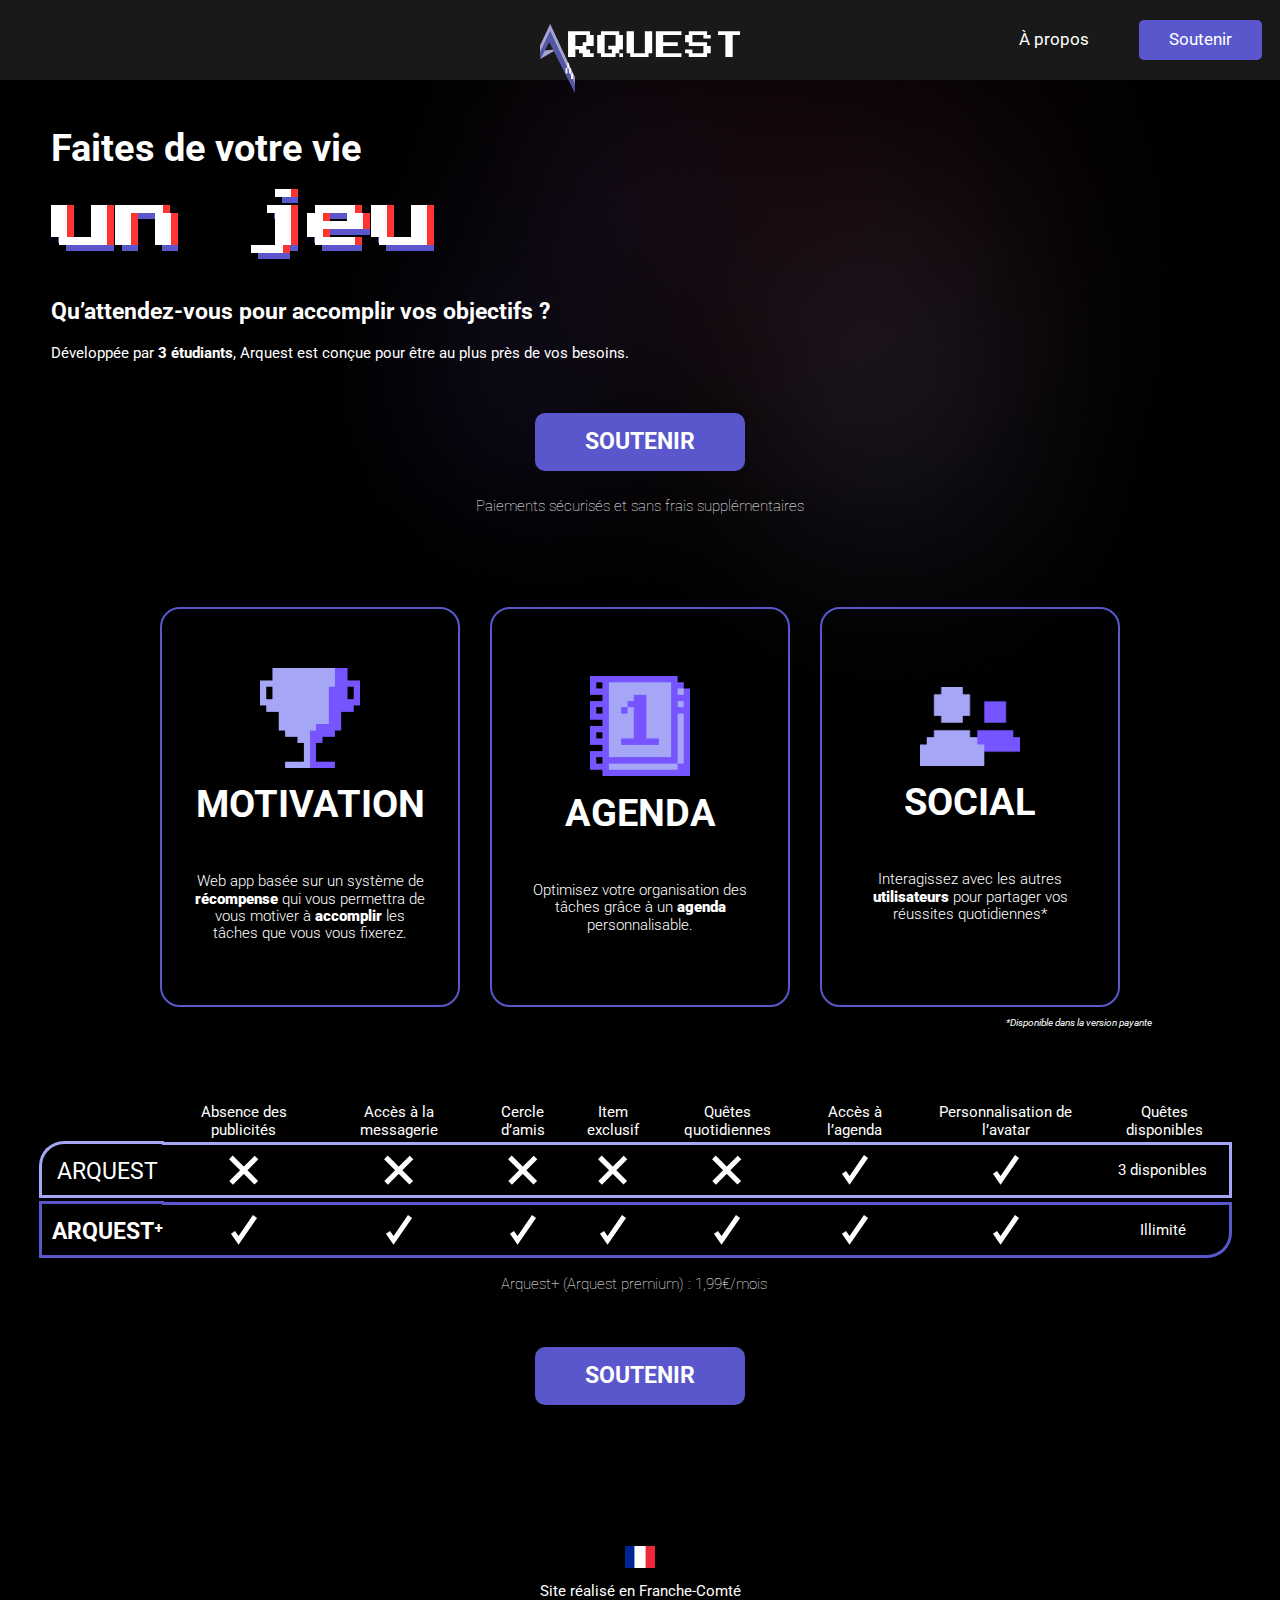
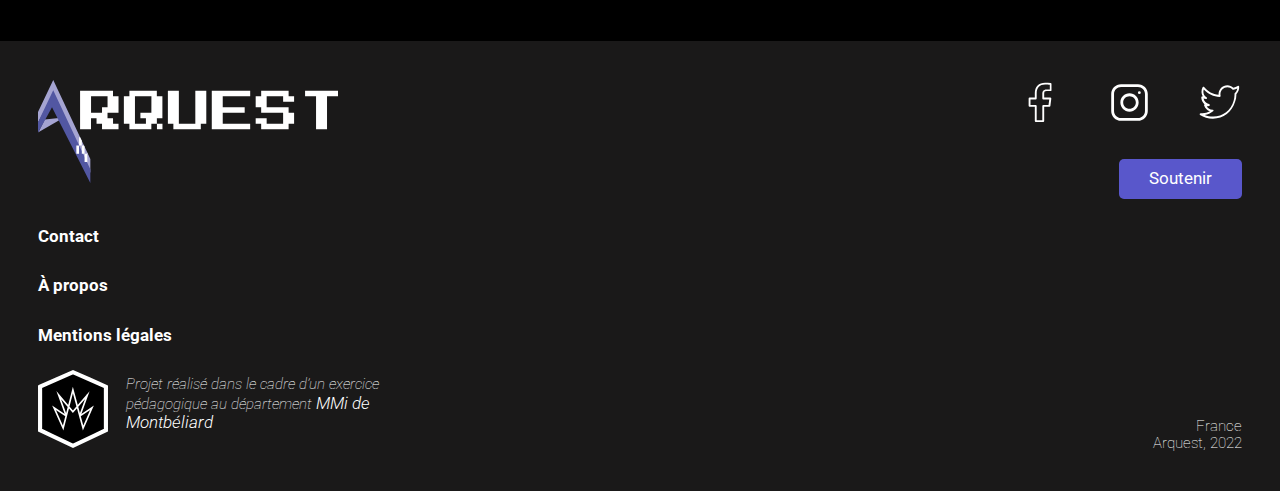
==== index.html @ 8fc8044a "page soutenir" ====
<!DOCTYPE html>
<html lang="fr">
<head>
    <link rel='stylesheet' href='src/css/style.css'>
    <meta charset="UTF-8">
    <meta http-equiv="X-UA-Compatible" content="IE=edge">
    <meta name="viewport" content="width=device-width, initial-scale=1.0">
    <title>Arquest | Accueil</title>
</head>
<body class="body__homepage">
    <header class="header">

        <div class="header__start">
            <label id="compte_a_rebours"></label>
                <script type="text/javascript">
                    var Affiche=document.getElementById("compte_a_rebours");
                    function Rebour() {
                    var date1 = new Date();
                    var date2 = new Date ("Jun 15, 2022 00:00:00");
                    var sec = (date2 - date1) / 1000;
                    var n = 24 * 3600;
                    if (sec > 0) {
                    j = Math.floor (sec / n);
                    h = Math.floor ((sec - (j * n)) / 3600);
                    mn = Math.floor ((sec - ((j * n + h * 3600))) / 60);
                    sec = Math.floor (sec - ((j * n + h * 3600 + mn * 60)));
                    Affiche.innerHTML = "" + j +":"+ h +":"+ mn +":"+ sec;
                    window.status = "Temps restant : " + j +" j "+ h +" h "+ mn +" min "+ sec + " s ";
                    }
                    tRebour=setTimeout ("Rebour();", 1000);
                    }
                    Rebour();
                </script>
        </div>

        <div class="header__mid">
            <a href="/"><img src="assets/logo/arquest_full.svg" alt="Arquest logo" class="header__logo"></a>
            <a href="/"><img src="assets/logo/arquest_simple.svg" alt="Arquest logo" class="header__logo-mobile"></a>
        </div>


        <div class="header__end">
            <div class="header__link-div header__link-mobile">
                <a href="apropos.html" class="header__link layout__link">À propos</a>
            </div>

            <div class="header__link-div">
                <a href="soutenir.html" class="layout__link layout__link-button">Soutenir</a>
            </div>
        </div>

    </header>

    <main>
        <div class="header__start-tab">
            <label id="compte_a_rebours2"></label>
                <script type="text/javascript">
                    var Affiche=document.getElementById("compte_a_rebours2");
                    function Rebour() {
                    var date1 = new Date();
                    var date2 = new Date ("Jun 15, 2022 00:00:00");
                    var sec = (date2 - date1) / 1000;
                    var n = 24 * 3600;
                    if (sec > 0) {
                    j = Math.floor (sec / n);
                    h = Math.floor ((sec - (j * n)) / 3600);
                    mn = Math.floor ((sec - ((j * n + h * 3600))) / 60);
                    sec = Math.floor (sec - ((j * n + h * 3600 + mn * 60)));
                    Affiche.innerHTML = "" + j +":"+ h +":"+ mn +":"+ sec;
                    window.status = "Temps restant : " + j +" j "+ h +" h "+ mn +" min "+ sec + " s ";
                    }
                    tRebour=setTimeout ("Rebour();", 1000);
                    }
                    Rebour();
                </script>
        </div>

        <div class="hero">
            <div class="hero__grid">
                <div class="hero__start">
                    <h1 class="hero__heading1">
                        Faites de votre vie
                    </h1>
                    <h1 class="hero__heading2">
                        un jeu
                    </h1>

                    
                    <img src="assets/img/circles_decorations.png" alt="Cercles décoratifs" class="circles_decorations__hero">
                    <h3 class="hero__heading3">Qu’attendez-vous pour accomplir vos objectifs ? 
                    </h3>
                    <p class="hero__text">Développée par <strong>3 étudiants</strong>, Arquest est conçue pour être au plus près de vos besoins.</p >
                </div>

                <div class="hero__end">
                    <img src="assets/img/rocket.png" alt="Fusée" class="hero__rocket">
                </div>
            </div>


            <div class="header__start-mobile">
                <label id="compte_a_rebours3"></label>
                    <script type="text/javascript">
                        var Affiche=document.getElementById("compte_a_rebours3");
                        function Rebour() {
                        var date1 = new Date();
                        var date2 = new Date ("Jun 15, 2022 00:00:00");
                        var sec = (date2 - date1) / 1000;
                        var n = 24 * 3600;
                        if (sec > 0) {
                        j = Math.floor (sec / n);
                        h = Math.floor ((sec - (j * n)) / 3600);
                        mn = Math.floor ((sec - ((j * n + h * 3600))) / 60);
                        sec = Math.floor (sec - ((j * n + h * 3600 + mn * 60)));
                        Affiche.innerHTML = "" + j +":"+ h +":"+ mn +":"+ sec;
                        window.status = "Temps restant : " + j +" j "+ h +" h "+ mn +" min "+ sec + " s ";
                        }
                        tRebour=setTimeout ("Rebour();", 1000);
                        }
                        Rebour();
                    </script>
            </div>


            <div class="soutenir__button-div">
                <a href="soutenir.html" class="soutenir__button">Soutenir</a>
            </div>
            
            <p class="hero__note">Paiements sécurisés et sans frais supplémentaires</p>
        </div>

        <div class="main_function--main-div">
            <div class="main_function-div">
                <img src="assets/img/trophy.png" alt="Trophée" class="main_function__image">
                <div class="main_function__description-div">
                <h2 class="main_function__heading">Motivation</h2>
                <p class="main_function__text">Web app basée sur un système de <strong>récompense</strong> qui vous permettra de vous motiver à <strong>accomplir</strong> les tâches que vous vous fixerez.</p>
                </div>
            </div>
            <div class="main_function-div">
                <img src="assets/img/agenda.png" alt="Algenda" class="main_function__image">
                <div class="main_function__description-div">
                <h2 class="main_function__heading">Agenda</h2>
                <p class="main_function__text">Optimisez votre organisation des tâches grâce à un <strong>agenda</strong> personnalisable.</p>
                </div>
            </div>
            <div class="main_function-div main_function-div-mobile">
                <img src="assets/img/social.png" alt="Social" class="main_function__image">
                <div class="main_function__description-div">               
                <h2 class="main_function__heading">Social</h2>
                <p class="main_function__text">Interagissez avec les autres <strong>utilisateurs</strong> pour partager vos réussites quotidiennes*</p>
                </div>
            </div>
        </div>
        
        <div class="main_function__ast-div">
            <p class="main_function__ast">*Disponible dans la version payante</p>
        </div>

        <video src="" alt=""></video>

        <div class="tarif-div">
            <table class="tarif__tableau">
                <thead>
                  <tr class="tarif__row1">
                    <th scope="col" class="tarif__row__heading"></th>
                    <th scope="col" class="tarif__row__heading">Absence des publicités</th>
                    <th scope="col" class="tarif__row__heading">Accès à la messagerie</th>
                    <th scope="col" class="tarif__row__heading">Cercle d’amis</th>
                    <th scope="col" class="tarif__row__heading">Item exclusif</th>
                    <th scope="col" class="tarif__row__heading">Quêtes quotidiennes</th>
                    <th scope="col" class="tarif__row__heading">Accès à l’agenda</th>
                    <th scope="col" class="tarif__row__heading">Personnalisation de l’avatar</th>
                    <th scope="col" class="tarif__row__heading">Quêtes disponibles</th>
                  </tr>
                </thead>
                <tbody>
                  <tr class="tarif__row2">
                    <th scope="row" class="tarif__row__name2"><strong>Arquest</strong></th>
                    <td><code>
                        <div class="table-style-2"><img src="assets/logo/croix.svg" alt="Non disponible" class="tarif__symbol"></div></code></td>
                    <td><code>
                        <div class="table-style-2"><img src="assets/logo/croix.svg" alt="Non disponible" class="tarif__symbol"></div></code></td>
                    <td><code>
                        <div class="table-style-2"><img src="assets/logo/croix.svg" alt="Non disponible" class="tarif__symbol"></div></code></td>
                    <td><code>
                        <div class="table-style-2"><img src="assets/logo/croix.svg" alt="Non disponible" class="tarif__symbol"></div></code></td>
                    <td><code>
                        <div class="table-style-2"><img src="assets/logo/croix.svg" alt="Non disponible" class="tarif__symbol"></div></code></td>
                    <td><code>
                        <div class="table-style-2"><img src="assets/logo/coche.svg" alt="Disponible" class="tarif__symbol"></div></code></td>
                    <td><code>
                        <div class="table-style-2"><img src="assets/logo/coche.svg" alt="Disponible" class="tarif__symbol"></div></code></td>
                    <td><code>
                        <div class="table-end table-end2">3 disponibles</div></code></td>
                  </tr>
                  <tr class="tarif__row3">
                    <th scope="row" class="tarif__row__name3"><strong>Arquest⁺</strong></th>
                    <td><code>
                        <div class="table-style-3"><img src="assets/logo/coche.svg" alt="Disponible" class="tarif__symbol"></div></code></td>
                    <td><code>
                        <div class="table-style-3"><img src="assets/logo/coche.svg" alt="Disponible" class="tarif__symbol"></div></code></td>
                    <td><code>
                        <div class="table-style-3"><img src="assets/logo/coche.svg" alt="Disponible" class="tarif__symbol"></div></code></td>
                    <td><code>
                        <div class="table-style-3"><img src="assets/logo/coche.svg" alt="Disponible" class="tarif__symbol"></div></code></td>
                    <td><code>
                        <div class="table-style-3"><img src="assets/logo/coche.svg" alt="Disponible" class="tarif__symbol"></div></code></td>
                    <td><code>
                        <div class="table-style-3"><img src="assets/logo/coche.svg" alt="Disponible" class="tarif__symbol"></div></code></td>
                    <td><code>
                        <div class="table-style-3"><img src="assets/logo/coche.svg" alt="Disponible" class="tarif__symbol"></div></code></td>
                    <td><code>
                        <div class="table-end table-end3">Illimité</div></code></td>
                  </tr>
                </tbody>
              </table>

              <div class="tarif__mobile">

                  <div class="tarif__mobile__column1">
                    <div class="tarif__mobile__headings-div">
                    </div>
                    <div class="tarif__mobile__headings-div">
                        <p class="tarif__mobile__headings">Absence des publicités</p>
                    </div>
                    <div class="tarif__mobile__headings-div">
                        <p class="tarif__mobile__headings">Accès à la messagerie</p>
                    </div>
                    <div class="tarif__mobile__headings-div">
                        <p class="tarif__mobile__headings">Cercle d’amis</p>
                    </div>
                    <div class="tarif__mobile__headings-div">
                        <p class="tarif__mobile__headings">Item exclusif</p>
                    </div>
                    <div class="tarif__mobile__headings-div">
                        <p class="tarif__mobile__headings">Accès à l’agenda</p>
                    </div>
                    <div class="tarif__mobile__headings-div">
                        <p class="tarif__mobile__headings">Personnalisation de l’avatar</p>
                    </div>
                    <div class="tarif__mobile__headings-div">
                        <p class="tarif__mobile__headings">Quêtes disponibles</p>
                    </div>
                  </div>

                  <div class="tarif__mobile__column2">
                      <div class="table__mobile__heading2"><img src="assets/logo/arquest_simple.svg" src="Arquest" class="tarif__arquest-logo"></div>
                      <div class="table__mobile__style2 tarif-start2"><img src="assets/logo/croix.svg" alt="Non disponible" class="tarif__symbol"></div>
                      <div class="table__mobile__style2"><img src="assets/logo/croix.svg" alt="Non disponible" class="tarif__symbol"></div>
                      <div class="table__mobile__style2"><img src="assets/logo/croix.svg" alt="Non disponible" class="tarif__symbol"></div>
                      <div class="table__mobile__style2"><img src="assets/logo/croix.svg" alt="Non disponible" class="tarif__symbol"></div>
                      <div class="table__mobile__style2"><img src="assets/logo/coche.svg" alt="Disponible" class="tarif__symbol"></div>
                      <div class="table__mobile__style2"><img src="assets/logo/coche.svg" alt="Disponible" class="tarif__symbol"></div>
                      <div class="tarif-end table__mobile__end2">3 disponibles</div>
                  </div>
                  
                  <div class="tarif__mobile__column3">
                    <div class="table__mobile__heading3"><img src="assets/logo/arquest_simple.svg" src="Arquest" class="tarif__arquest-logo"><p class="tarif__arquest-logo-plus">+</p></div>
                    <div class="table__mobile__style3 tarif-start3"><img src="assets/logo/coche.svg" alt="Disponible" class="tarif__symbol"></div>
                    <div class="table__mobile__style3"><img src="assets/logo/coche.svg" alt="Disponible" class="tarif__symbol"></div>
                    <div class="table__mobile__style3"><img src="assets/logo/coche.svg" alt="Disponible" class="tarif__symbol"></div>
                    <div class="table__mobile__style3"><img src="assets/logo/coche.svg" alt="Disponible" class="tarif__symbol"></div>
                    <div class="table__mobile__style3"><img src="assets/logo/coche.svg" alt="Disponible" class="tarif__symbol"></div>
                    <div class="table__mobile__style3"><img src="assets/logo/coche.svg" alt="Disponible" class="tarif__symbol"></div>
                    <div class="tarif-end table__mobile__end3">Illimité</div>
                  </div>
              </div>




              <div class="tarif__ast">
                <p>Arquest+ (Arquest premium) : 1,99€/mois</p>
              </div>

        </div>

        <div class="soutenir__button-div">
            <a href="soutenir.html" class="soutenir__button">Soutenir</a>
        </div>

        <div class="franche_comte-div">
            <img src="assets/img/french-flag.png" alt="Drapeau français" class="franche_comte__img">
            <h3 class="franche_comte__line">Site réalisé en Franche-Comté</h3>
        </div>
    </main>


    <footer>
        <div class="footer__top">
            <div class="footer__top-start">
                <img src="assets/logo/arquest_full.svg" alt="Logo Arquest" class="footer__top__img">
            </div>

            <div class="footer__top-end">
                <ul class="listUnstyled footer__socialmedia">
                    <li><a href="https://www.facebook.com/"><img src="assets/logo/facebook.svg" alt="Facebook d'Arquest" class="footer__socialmedia__link"></a></li>
                    <li><a href="https://www.instagram.com/"><img src="assets/logo/instagram.svg" alt="Instagram d'Arquest" class="footer__socialmedia__link"></a></li>
                    <li><a href="https://twitter.com/"><img src="assets/logo/twitter.svg" alt="Twitter d'Arquest" class="footer__socialmedia__link"></a></li>
                </ul>
                <!--bouton layout (header & footer) : soutenir-->
                <div class="footer__top__layout-link-div">
                    <a href="soutenir.html" class="layout__link layout__link-button">Soutenir</a>
                </div>

            </div>
        </div>

        <div class="footer__mid">
            <div class="footer__mid__link-div">
            <h3><a href="contact.html" class="layout__link footer__mid__link">Contact</a></h3>
            <h3><a href="apropos.html" class="layout__link footer__mid__link">À propos</a></h3>
            <h3><a href="mentions.html" class="layout__link footer__mid__link">Mentions légales</a></h3>
            </div>
        </div>

        <div class="footer__bottom">
            <div class="footer__bottom__mention-div">
                <a href="http://mmimontbeliard.com/" class="footer__mmi-link">
                    <img src="assets/logo/mmi_logo.svg" alt="Logo du département MMI de Montbéliard" class="layout__link-img">
                </a>
                <p class="footer__bottom__mention-line">
                    Projet réalisé dans le 
                    cadre d’un exercice pédagogique au 
                    département <a href="http://mmimontbeliard.com/" class="footer__mmi-link layout__link">MMi de Montbéliard
                </a></p>
            </div> 
                

            <div class="footer__bottom__copyright-div">
                <p class="footer__bottom__copyright">France</p>
                <p class="footer__bottom__copyright">Arquest, 2022</p>
            </div>
        </div>

    </footer>
</body>
</html>
---- src/css/style.css ----
/* Vendors */
@import url(vendors/normalize.css);

/*utils*/
@import url(utils/variables.css);

/*fonts*/
@import url('https://fonts.googleapis.com/css2?family=Press+Start+2P&display=swap');
@import url('https://fonts.googleapis.com/css2?family=Roboto:ital,wght@0,100;0,300;0,400;0,500;0,700;0,900;1,100;1,300;1,400;1,500;1,700;1,900&display=swap');

/*base*/
@import url(base/main.css);
@import url(base/media.css);

/*layout*/
@import url(layout/header.css);
@import url(layout/footer.css);
@import url(layout/homepage.css);
@import url(layout/support.css);


/*components*/
@import url(components/button.css);
@import url(components/animations.css);
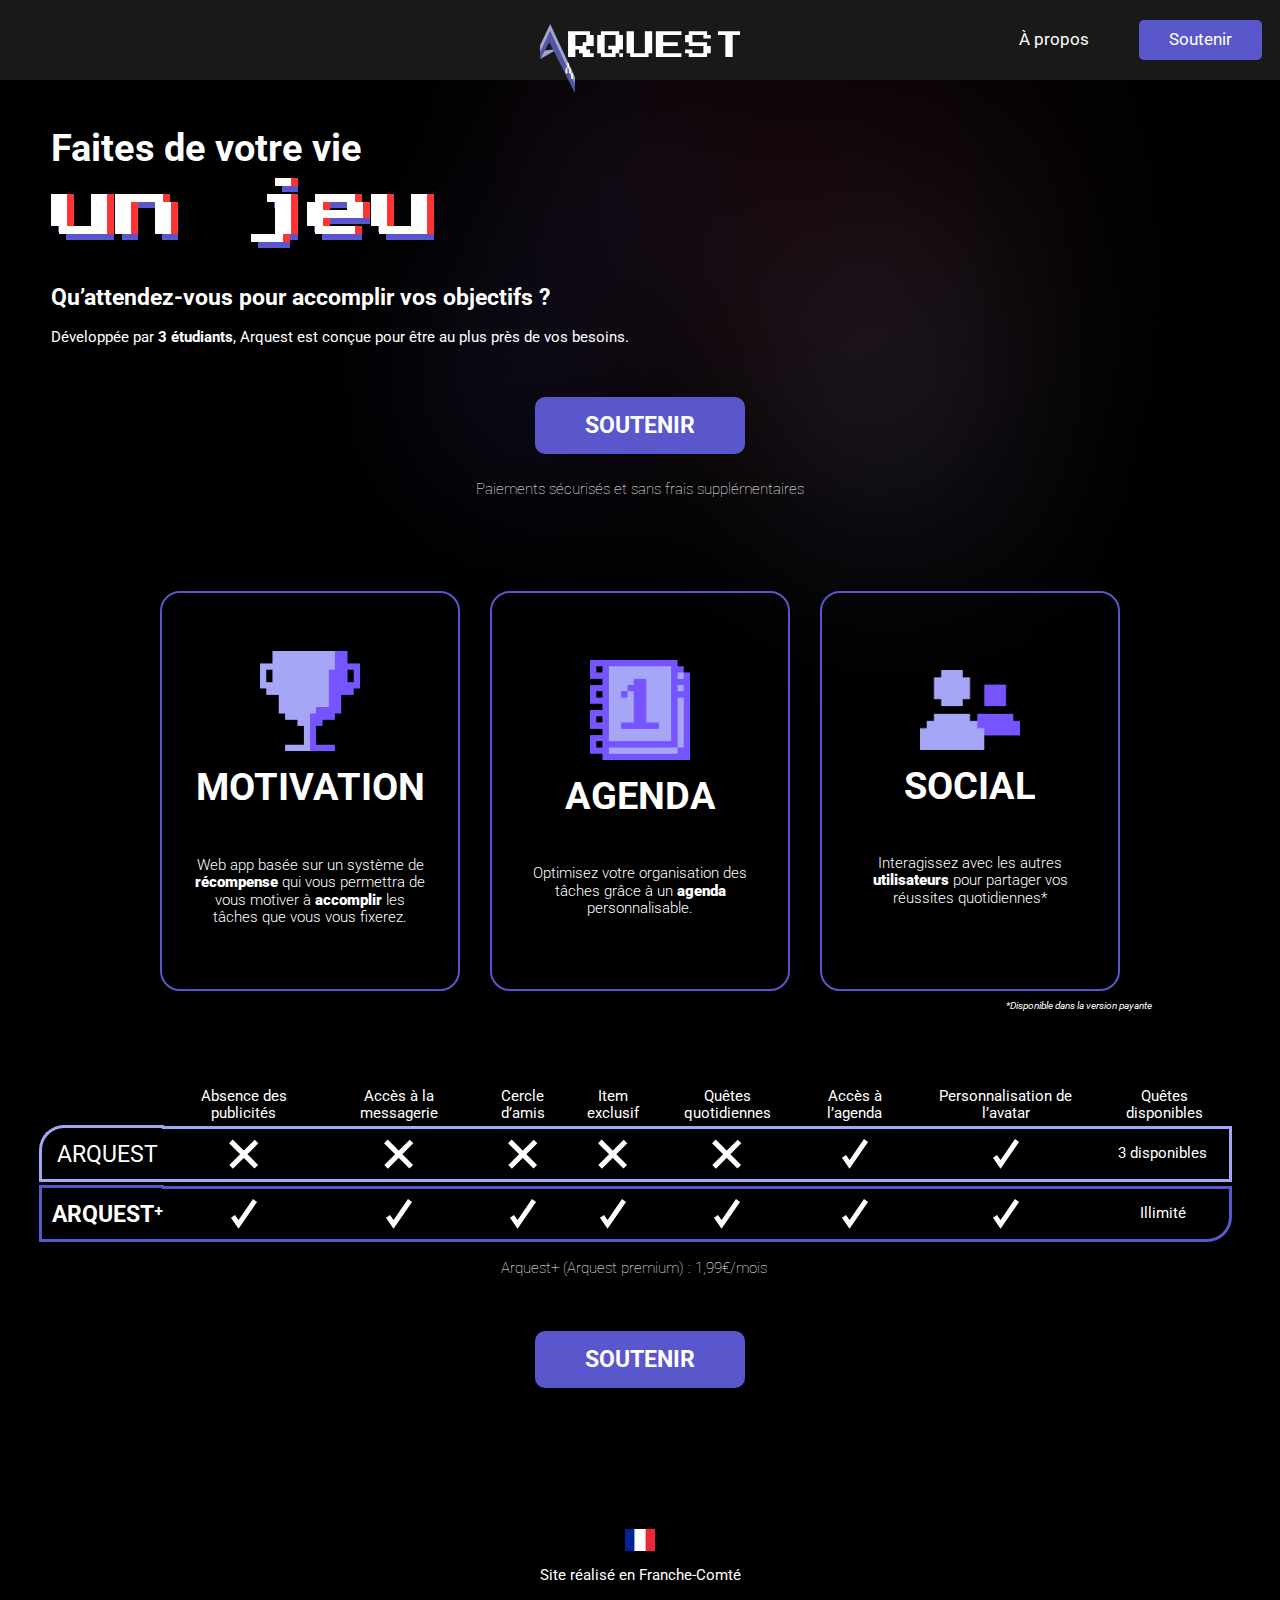
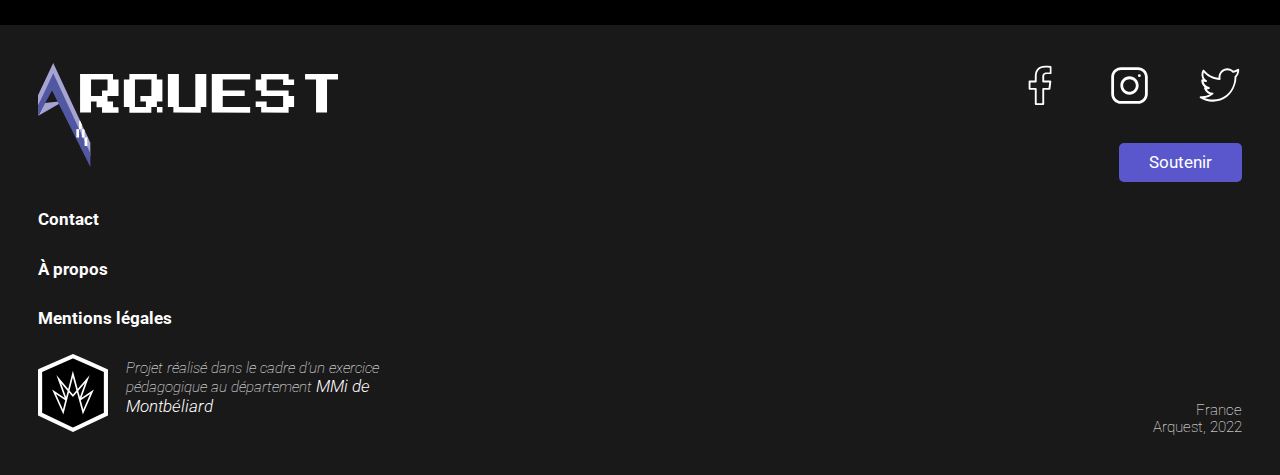
==== commit 497f6703: "modifications support + décompte header" ====
--- a/index.html
+++ b/index.html
@@ -52,29 +52,6 @@
     </header>
 
     <main>
-        <div class="header__start-tab">
-            <label id="compte_a_rebours2"></label>
-                <script type="text/javascript">
-                    var Affiche=document.getElementById("compte_a_rebours2");
-                    function Rebour() {
-                    var date1 = new Date();
-                    var date2 = new Date ("Jun 15, 2022 00:00:00");
-                    var sec = (date2 - date1) / 1000;
-                    var n = 24 * 3600;
-                    if (sec > 0) {
-                    j = Math.floor (sec / n);
-                    h = Math.floor ((sec - (j * n)) / 3600);
-                    mn = Math.floor ((sec - ((j * n + h * 3600))) / 60);
-                    sec = Math.floor (sec - ((j * n + h * 3600 + mn * 60)));
-                    Affiche.innerHTML = "" + j +":"+ h +":"+ mn +":"+ sec;
-                    window.status = "Temps restant : " + j +" j "+ h +" h "+ mn +" min "+ sec + " s ";
-                    }
-                    tRebour=setTimeout ("Rebour();", 1000);
-                    }
-                    Rebour();
-                </script>
-        </div>
-
         <div class="hero">
             <div class="hero__grid">
                 <div class="hero__start">
@@ -84,41 +61,12 @@
                     <h1 class="hero__heading2">
                         un jeu
                     </h1>
-
                     
                     <img src="assets/img/circles_decorations.png" alt="Cercles décoratifs" class="circles_decorations__hero">
                     <h3 class="hero__heading3">Qu’attendez-vous pour accomplir vos objectifs ? 
                     </h3>
                     <p class="hero__text">Développée par <strong>3 étudiants</strong>, Arquest est conçue pour être au plus près de vos besoins.</p >
                 </div>
-
-                <div class="hero__end">
-                    <img src="assets/img/rocket.png" alt="Fusée" class="hero__rocket">
-                </div>
-            </div>
-
-
-            <div class="header__start-mobile">
-                <label id="compte_a_rebours3"></label>
-                    <script type="text/javascript">
-                        var Affiche=document.getElementById("compte_a_rebours3");
-                        function Rebour() {
-                        var date1 = new Date();
-                        var date2 = new Date ("Jun 15, 2022 00:00:00");
-                        var sec = (date2 - date1) / 1000;
-                        var n = 24 * 3600;
-                        if (sec > 0) {
-                        j = Math.floor (sec / n);
-                        h = Math.floor ((sec - (j * n)) / 3600);
-                        mn = Math.floor ((sec - ((j * n + h * 3600))) / 60);
-                        sec = Math.floor (sec - ((j * n + h * 3600 + mn * 60)));
-                        Affiche.innerHTML = "" + j +":"+ h +":"+ mn +":"+ sec;
-                        window.status = "Temps restant : " + j +" j "+ h +" h "+ mn +" min "+ sec + " s ";
-                        }
-                        tRebour=setTimeout ("Rebour();", 1000);
-                        }
-                        Rebour();
-                    </script>
             </div>
 
 
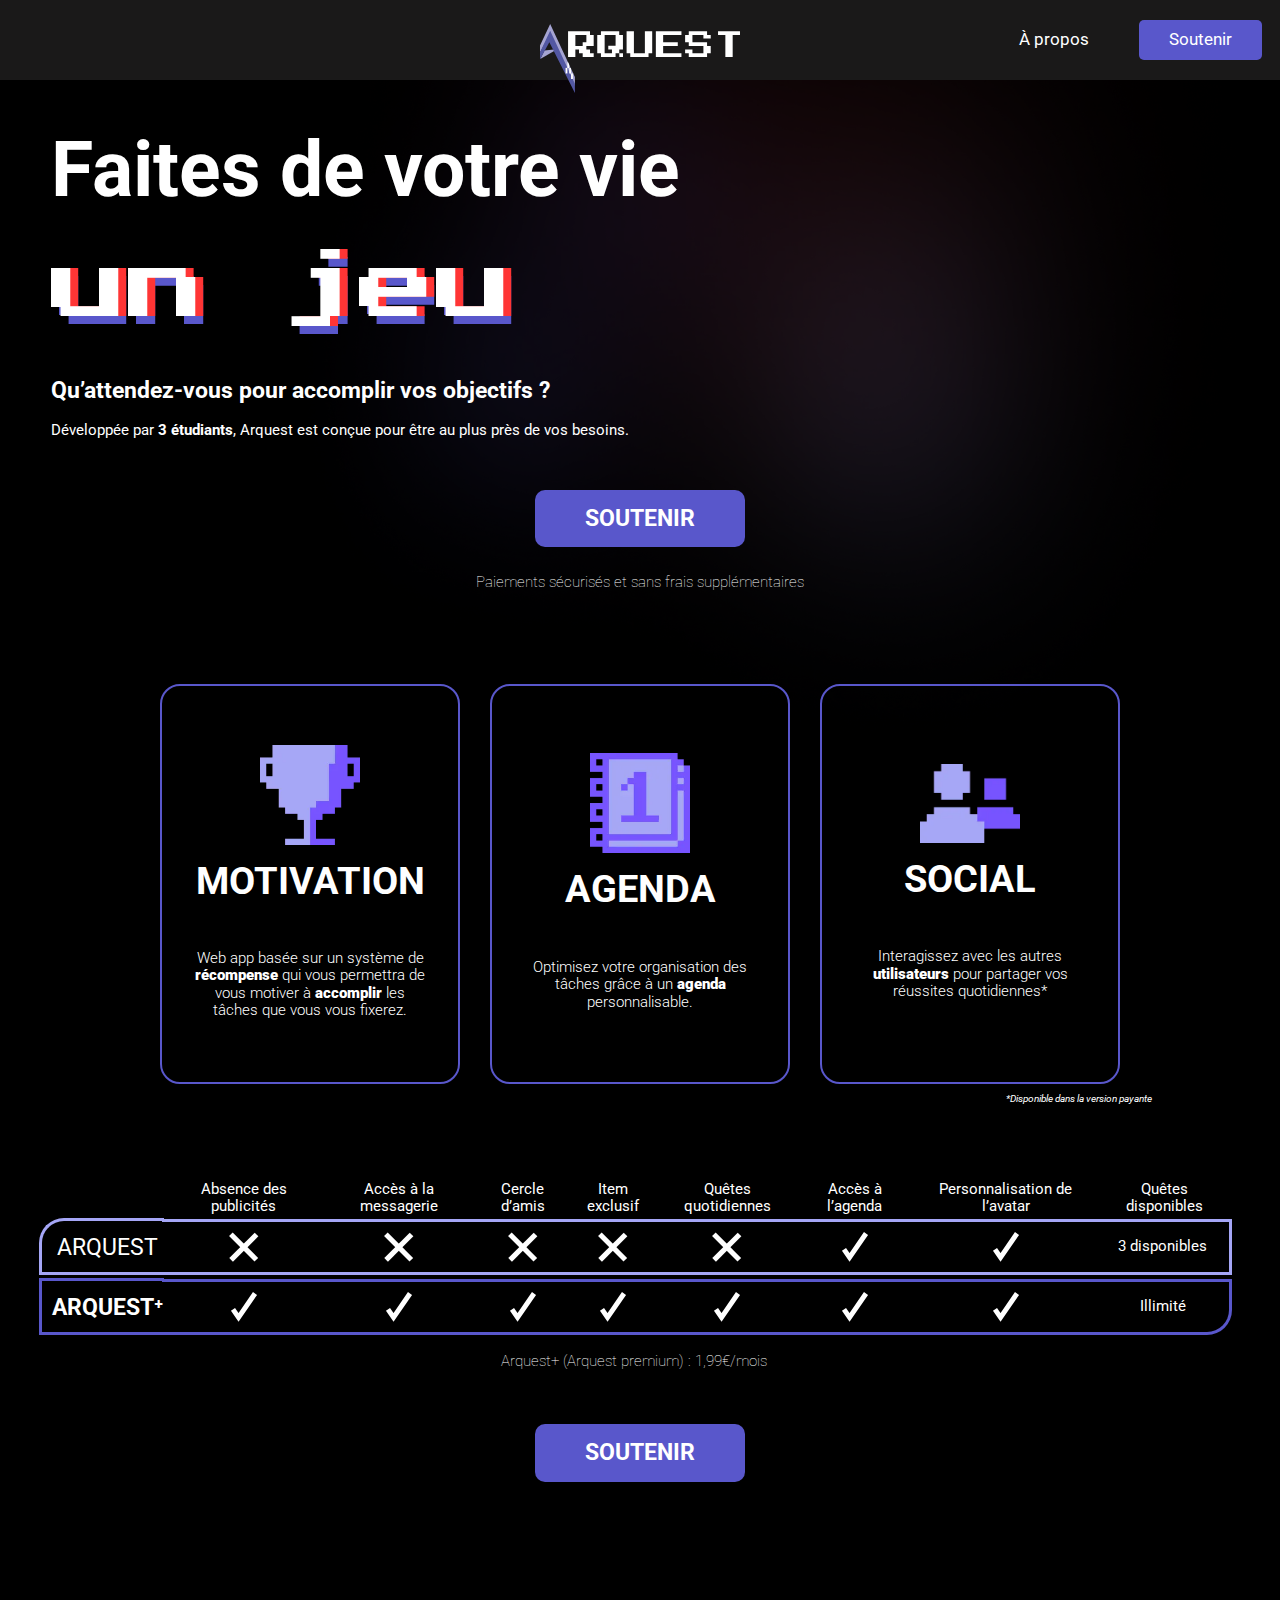
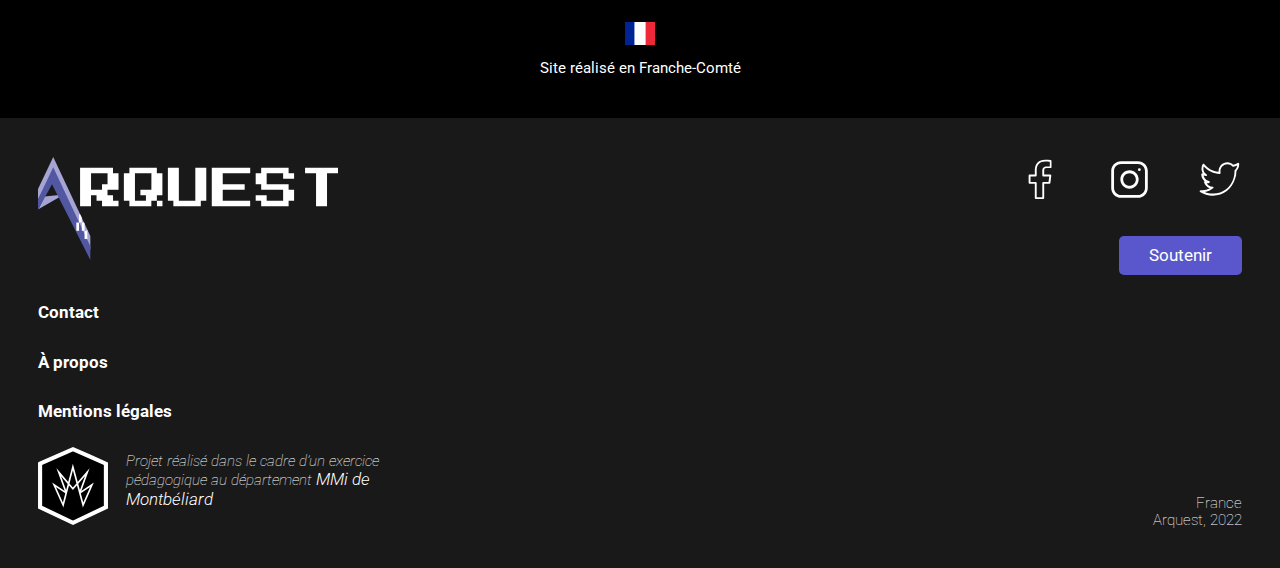
==== commit b4adfc9d: "images en webp" ====
--- a/index.html
+++ b/index.html
@@ -62,7 +62,7 @@
                         un jeu
                     </h1>
                     
-                    <img src="assets/img/circles_decorations.png" alt="Cercles décoratifs" class="circles_decorations__hero">
+                    <img src="assets/img/circles_decoration.webp" alt="Cercles décoratifs" class="circles_decorations__hero">
                     <h3 class="hero__heading3">Qu’attendez-vous pour accomplir vos objectifs ? 
                     </h3>
                     <p class="hero__text">Développée par <strong>3 étudiants</strong>, Arquest est conçue pour être au plus près de vos besoins.</p >
@@ -79,21 +79,21 @@
 
         <div class="main_function--main-div">
             <div class="main_function-div">
-                <img src="assets/img/trophy.png" alt="Trophée" class="main_function__image">
+                <img src="assets/img/trophy.webp" alt="Trophée" class="main_function__image">
                 <div class="main_function__description-div">
                 <h2 class="main_function__heading">Motivation</h2>
                 <p class="main_function__text">Web app basée sur un système de <strong>récompense</strong> qui vous permettra de vous motiver à <strong>accomplir</strong> les tâches que vous vous fixerez.</p>
                 </div>
             </div>
             <div class="main_function-div">
-                <img src="assets/img/agenda.png" alt="Algenda" class="main_function__image">
+                <img src="assets/img/agenda.webp" alt="Algenda" class="main_function__image">
                 <div class="main_function__description-div">
                 <h2 class="main_function__heading">Agenda</h2>
                 <p class="main_function__text">Optimisez votre organisation des tâches grâce à un <strong>agenda</strong> personnalisable.</p>
                 </div>
             </div>
             <div class="main_function-div main_function-div-mobile">
-                <img src="assets/img/social.png" alt="Social" class="main_function__image">
+                <img src="assets/img/social.webp" alt="Social" class="main_function__image">
                 <div class="main_function__description-div">               
                 <h2 class="main_function__heading">Social</h2>
                 <p class="main_function__text">Interagissez avec les autres <strong>utilisateurs</strong> pour partager vos réussites quotidiennes*</p>
--- a/src/css/style.css
+++ b/src/css/style.css
@@ -21,4 +21,5 @@
 
 /*components*/
 @import url(components/button.css);
-@import url(components/animations.css);+@import url(components/animations.css);
+@import url(components/form.css);
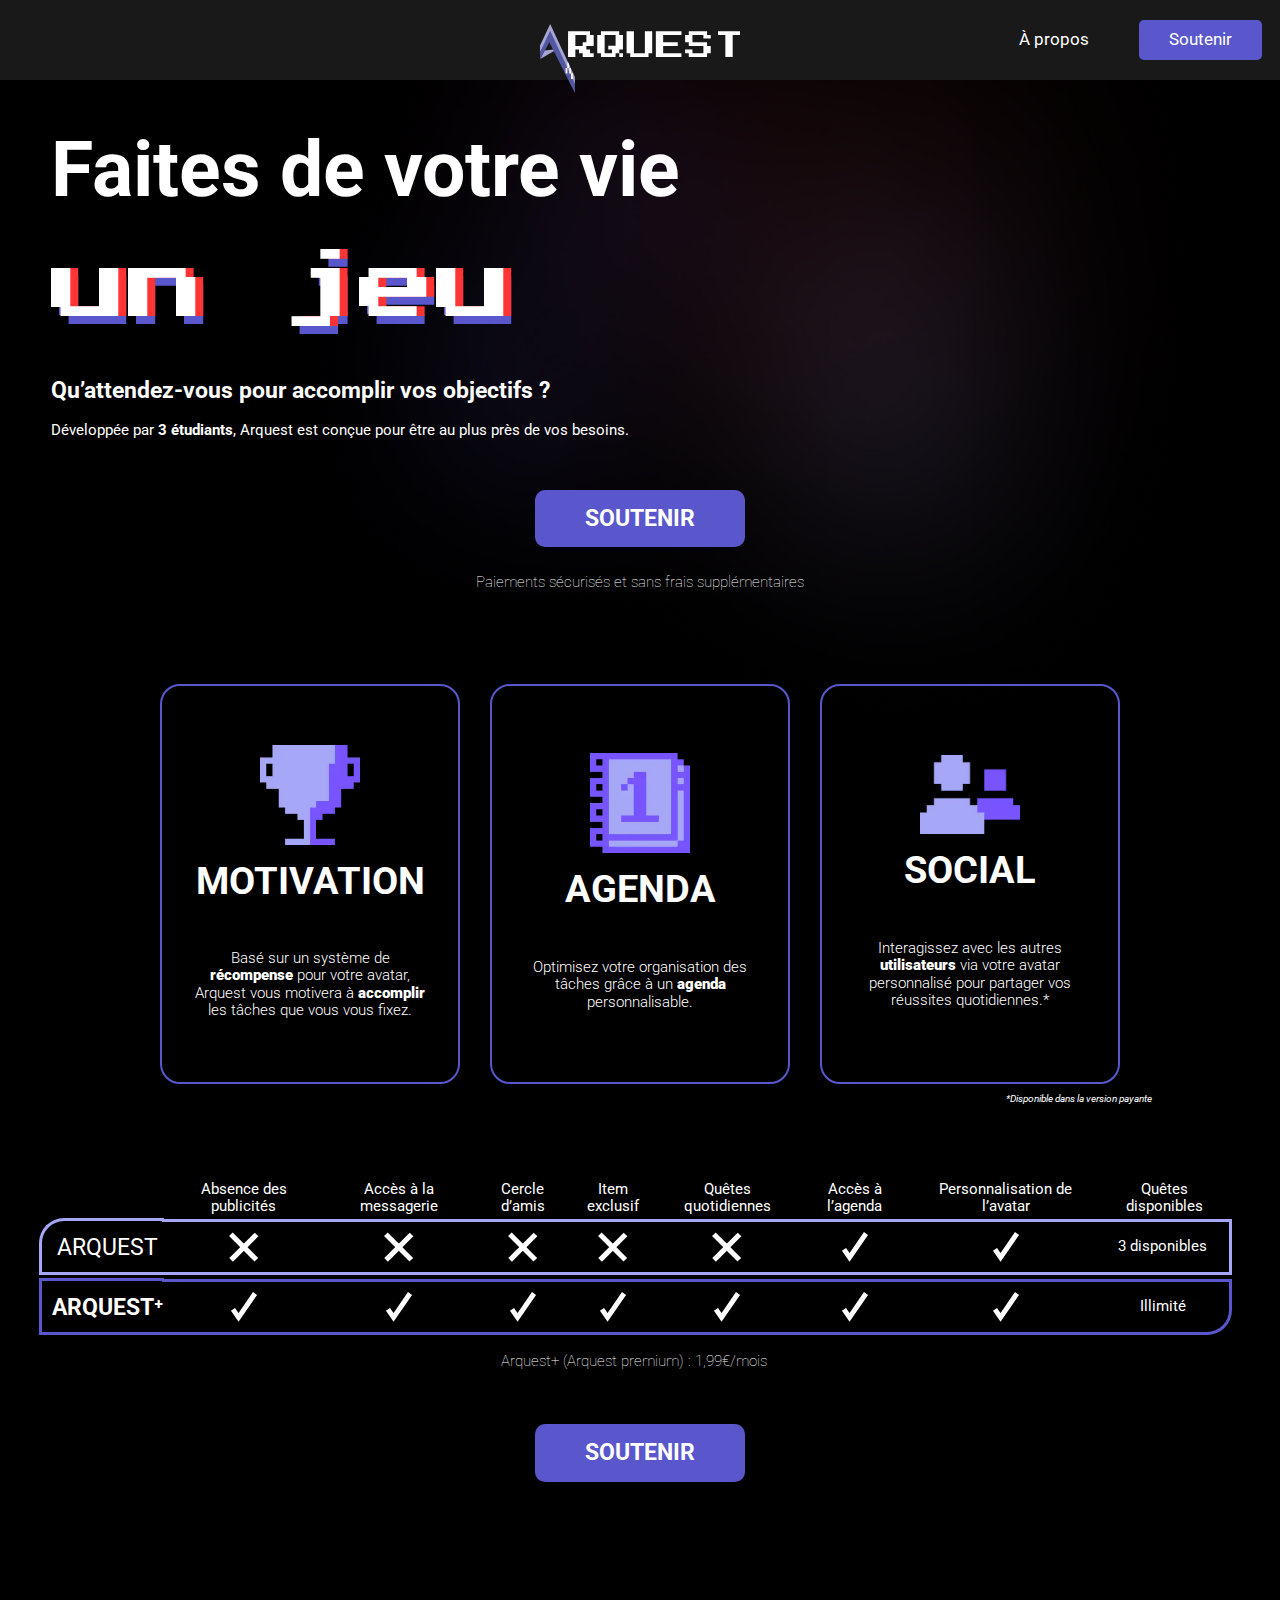
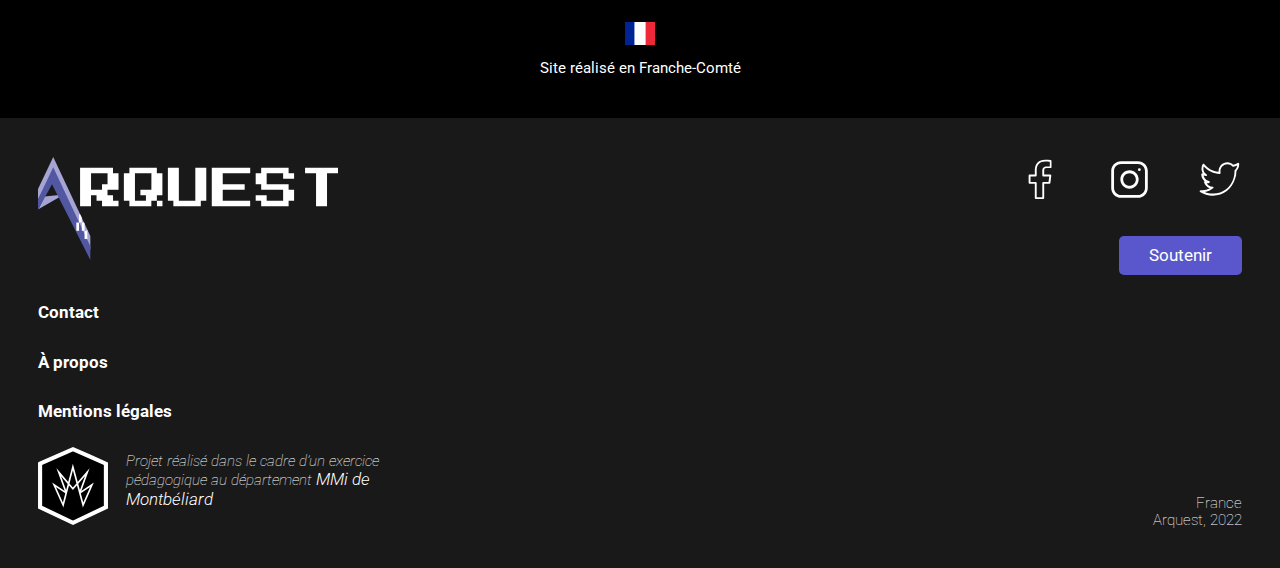
==== commit 6afcbfa0: "support modifications formulaire" ====
--- a/index.html
+++ b/index.html
@@ -82,7 +82,7 @@
                 <img src="assets/img/trophy.webp" alt="Trophée" class="main_function__image">
                 <div class="main_function__description-div">
                 <h2 class="main_function__heading">Motivation</h2>
-                <p class="main_function__text">Web app basée sur un système de <strong>récompense</strong> qui vous permettra de vous motiver à <strong>accomplir</strong> les tâches que vous vous fixerez.</p>
+                <p class="main_function__text">Basé sur un système de <strong>récompense</strong> pour votre avatar, Arquest vous motivera à <strong>accomplir</strong> les tâches que vous vous fixez.</p>
                 </div>
             </div>
             <div class="main_function-div">
@@ -96,7 +96,7 @@
                 <img src="assets/img/social.webp" alt="Social" class="main_function__image">
                 <div class="main_function__description-div">               
                 <h2 class="main_function__heading">Social</h2>
-                <p class="main_function__text">Interagissez avec les autres <strong>utilisateurs</strong> pour partager vos réussites quotidiennes*</p>
+                <p class="main_function__text">Interagissez avec les autres <strong>utilisateurs</strong> via votre avatar personnalisé pour partager vos réussites quotidiennes.*</p>
                 </div>
             </div>
         </div>
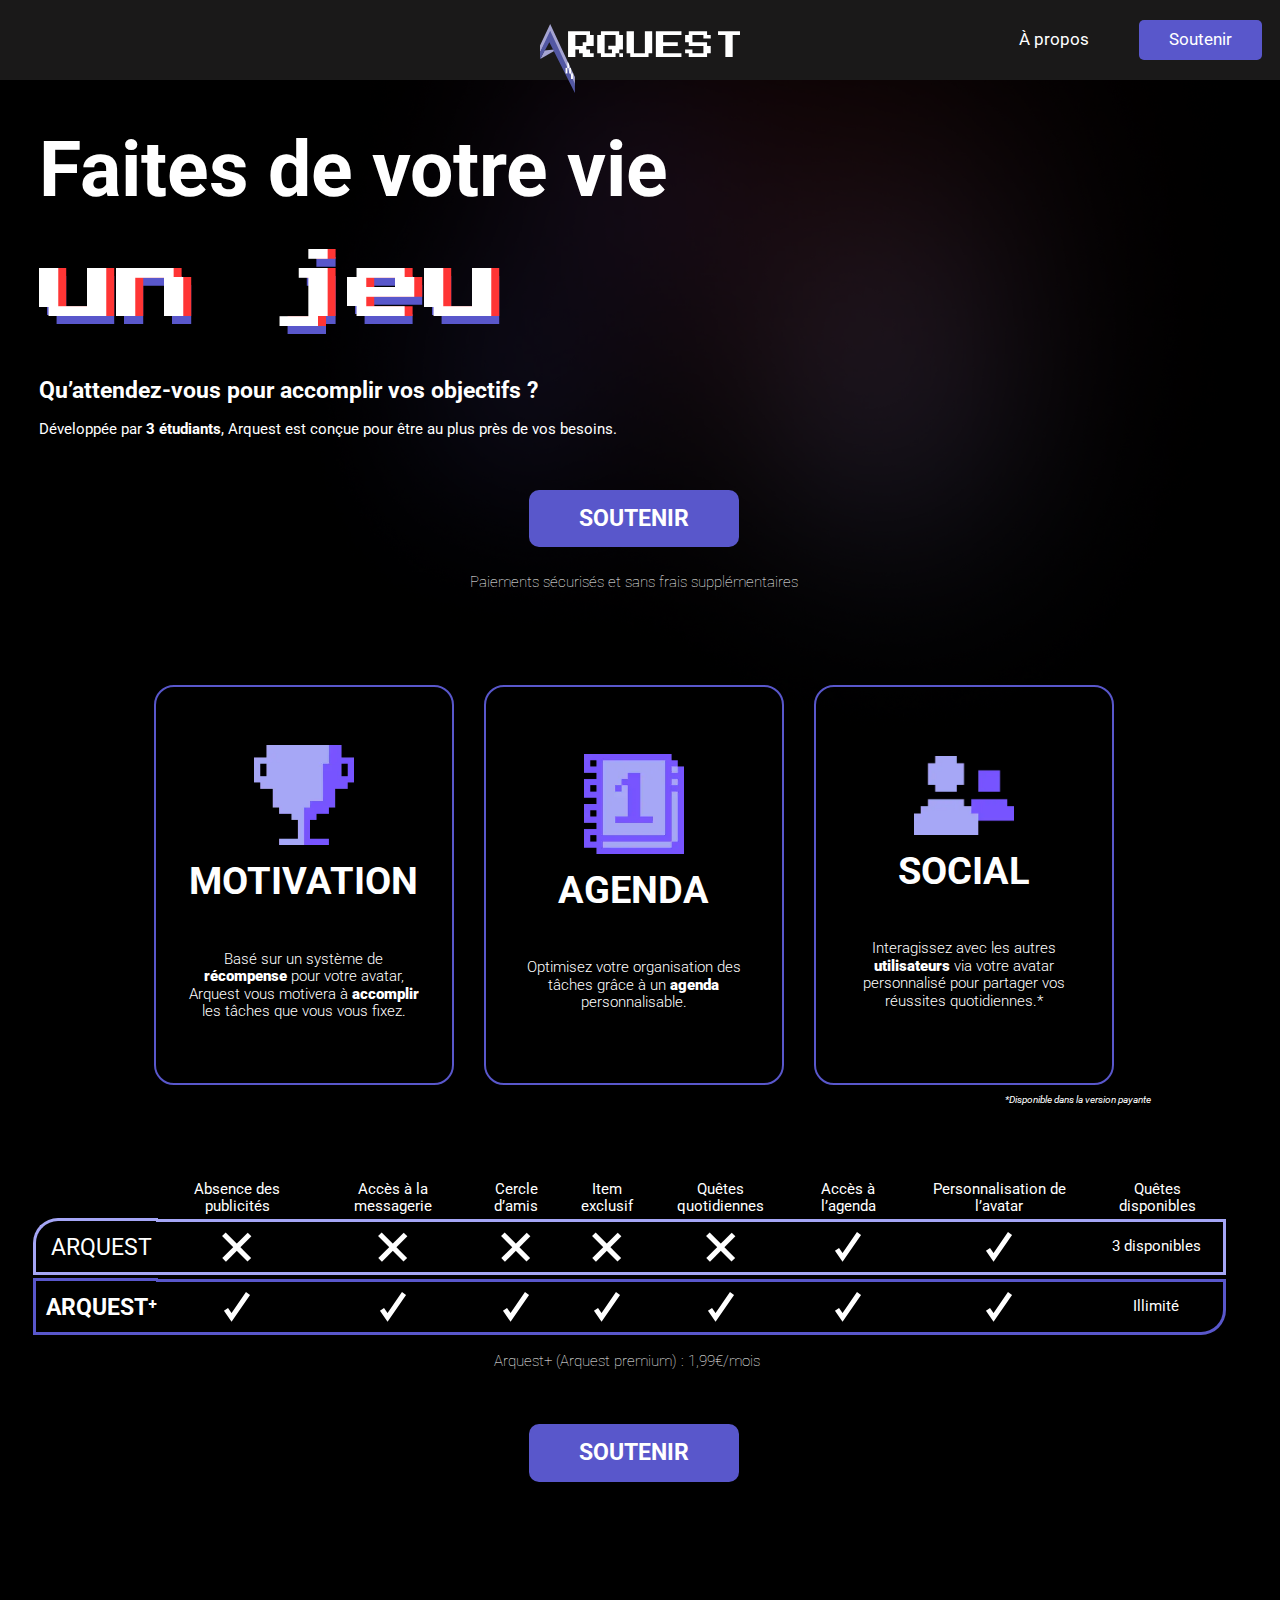
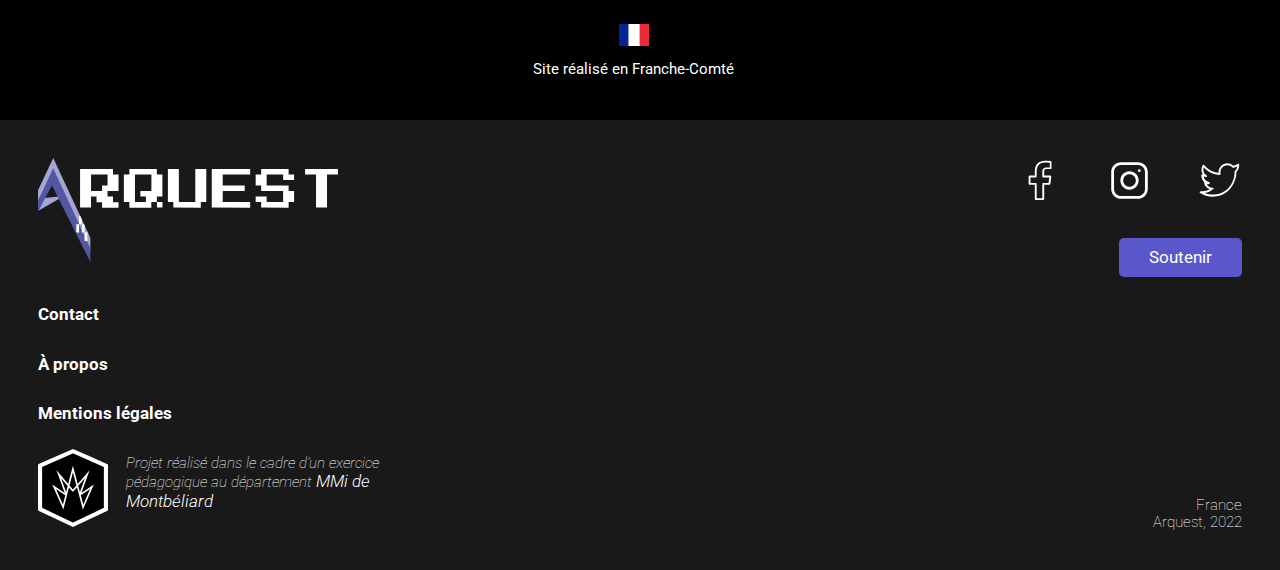
==== commit 0b7aa49d: "page contact finie" ====
--- a/index.html
+++ b/index.html
@@ -51,7 +51,7 @@
 
     </header>
 
-    <main>
+    <main class="homepage__margin">
         <div class="hero">
             <div class="hero__grid">
                 <div class="hero__start">
--- a/src/css/style.css
+++ b/src/css/style.css
@@ -17,6 +17,9 @@
 @import url(layout/footer.css);
 @import url(layout/homepage.css);
 @import url(layout/support.css);
+@import url(layout/about.css);
+@import url(layout/contact.css);
+@import url(layout/otherpages.css);
 
 
 /*components*/
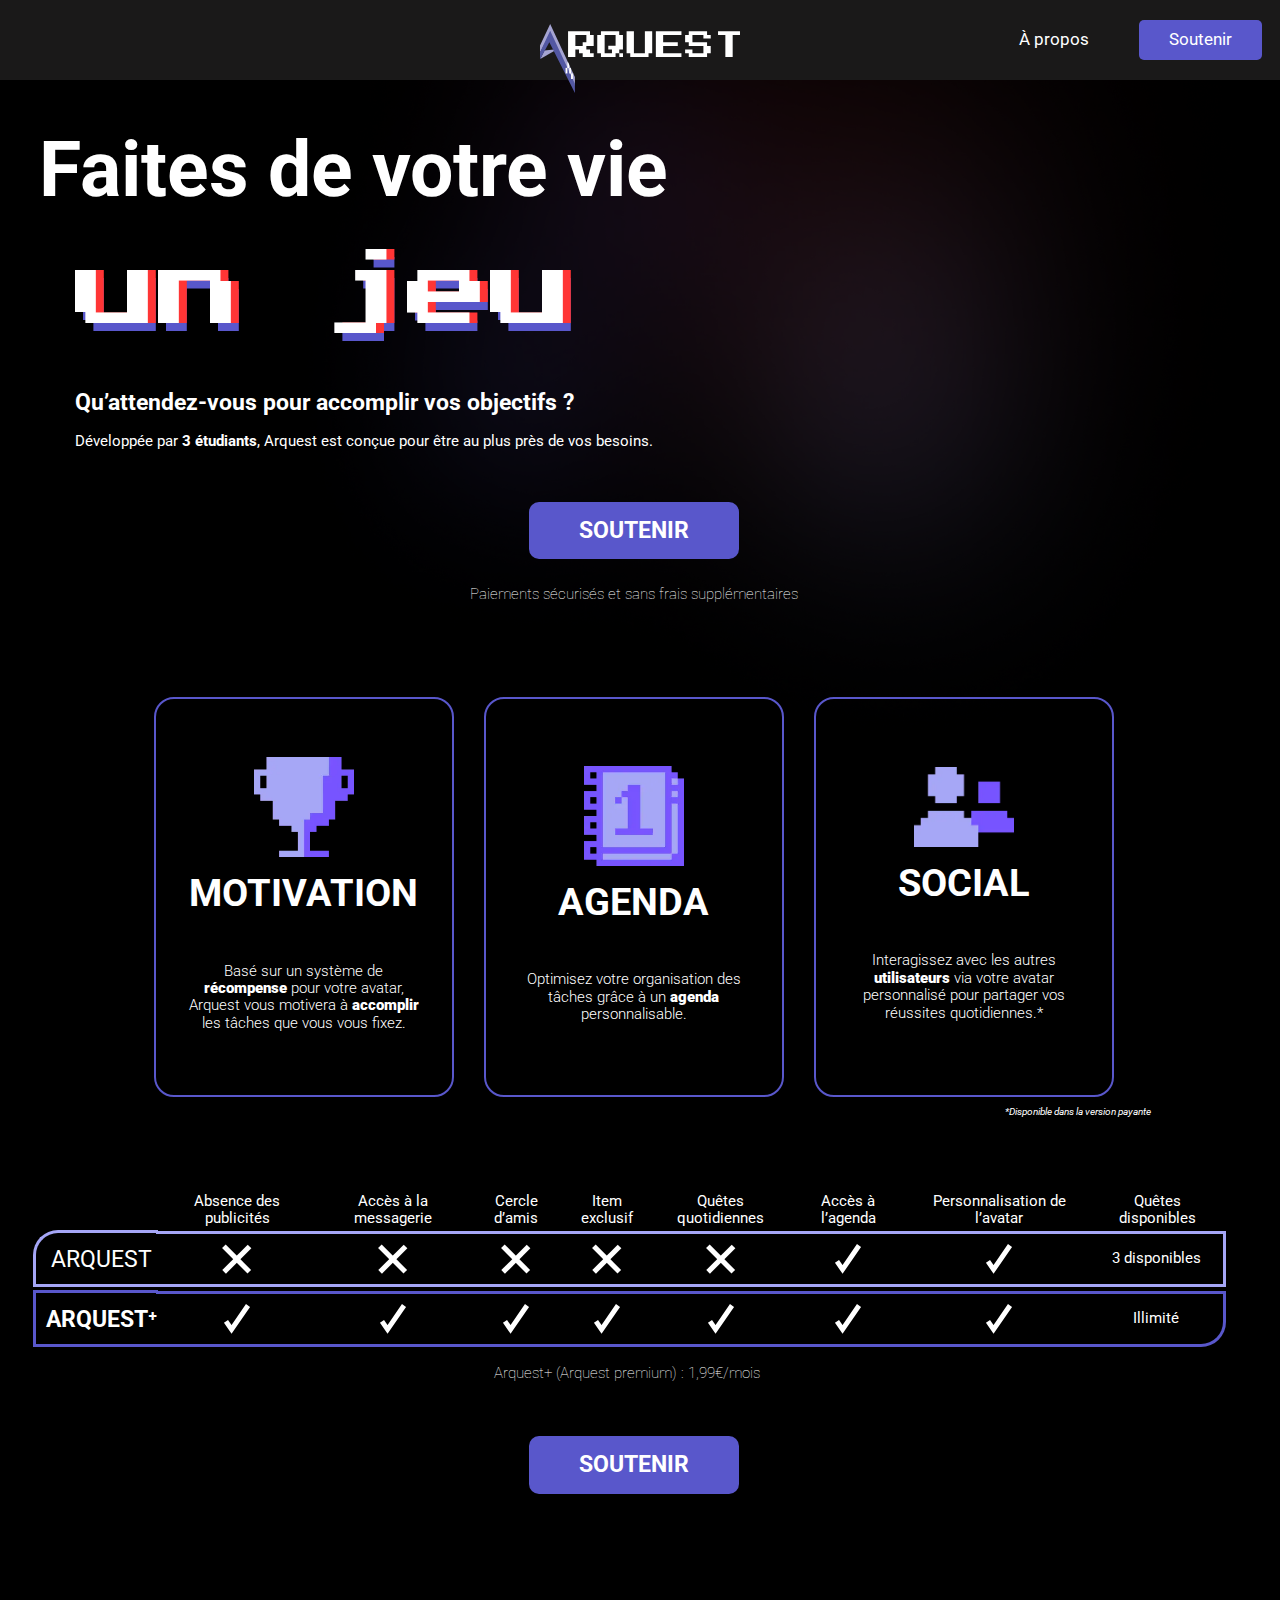
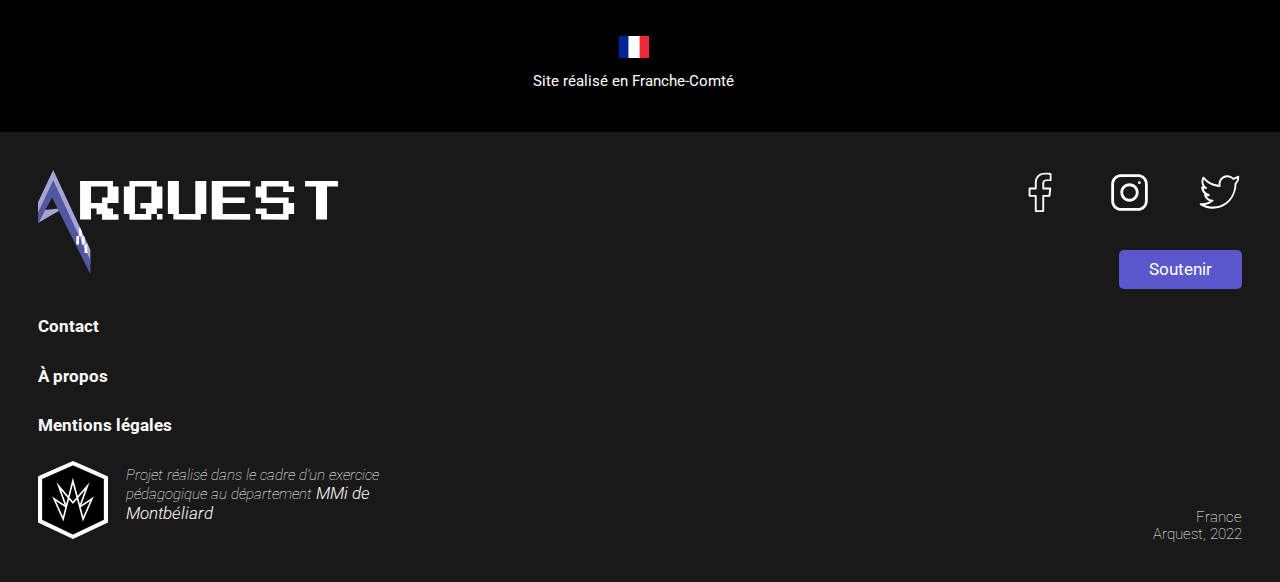
==== commit 2514e90e: "fin landing page" ====
--- a/index.html
+++ b/index.html
@@ -63,9 +63,11 @@
                     </h1>
                     
                     <img src="assets/img/circles_decoration.webp" alt="Cercles décoratifs" class="circles_decorations__hero">
-                    <h3 class="hero__heading3">Qu’attendez-vous pour accomplir vos objectifs ? 
-                    </h3>
-                    <p class="hero__text">Développée par <strong>3 étudiants</strong>, Arquest est conçue pour être au plus près de vos besoins.</p >
+                    <div class="hero__introduction">
+                        <h3 class="hero__heading3">Qu’attendez-vous pour accomplir vos objectifs ? 
+                        </h3>
+                        <p class="hero__text">Développée par <strong>3 étudiants</strong>, Arquest est conçue pour être au plus près de vos besoins.</p >
+                    </div>
                 </div>
             </div>
 
--- a/src/css/style.css
+++ b/src/css/style.css
@@ -19,6 +19,7 @@
 @import url(layout/support.css);
 @import url(layout/about.css);
 @import url(layout/contact.css);
+@import url(layout/mentions.css);
 @import url(layout/otherpages.css);
 
 
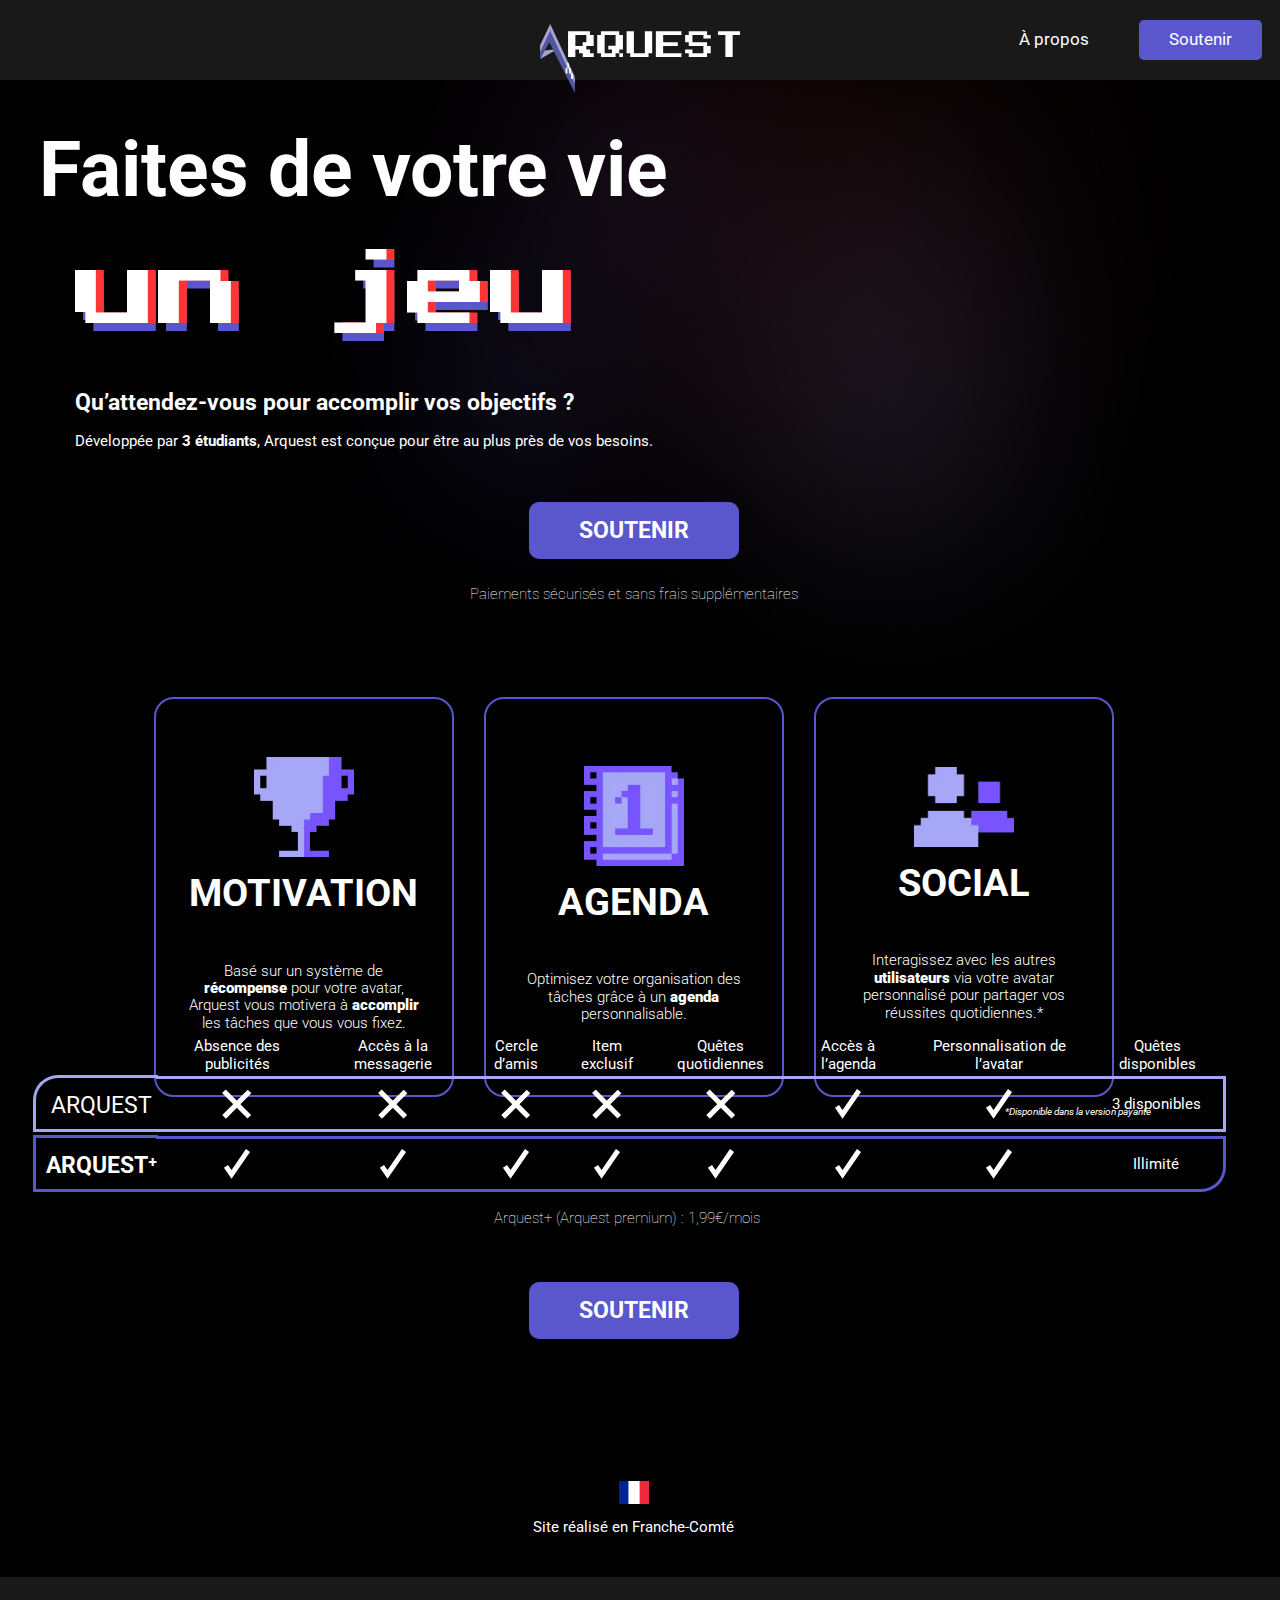
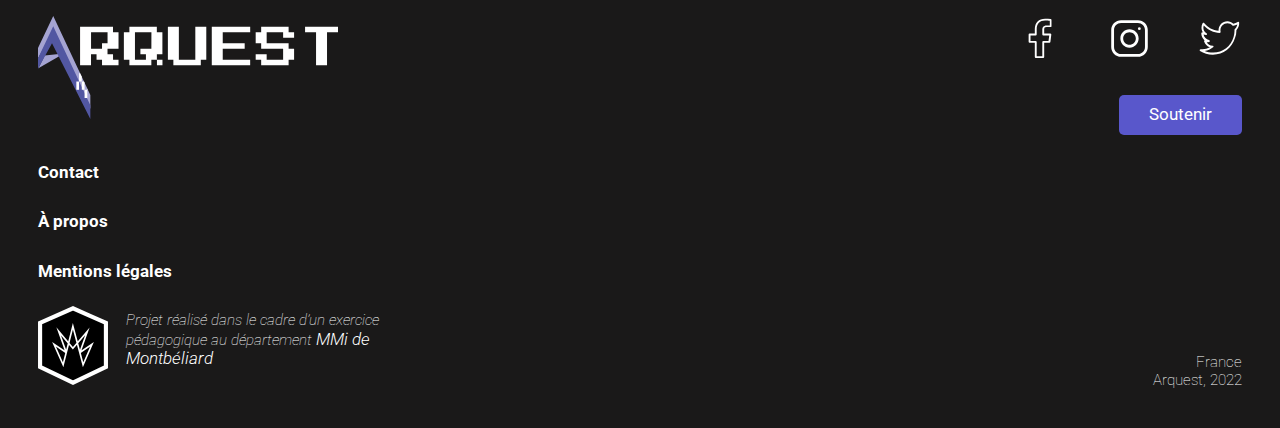
==== commit 52859f06: "w3c" ====
--- a/index.html
+++ b/index.html
@@ -107,8 +107,6 @@
             <p class="main_function__ast">*Disponible dans la version payante</p>
         </div>
 
-        <video src="" alt=""></video>
-
         <div class="tarif-div">
             <table class="tarif__tableau">
                 <thead>
@@ -195,7 +193,7 @@
                   </div>
 
                   <div class="tarif__mobile__column2">
-                      <div class="table__mobile__heading2"><img src="assets/logo/arquest_simple.svg" src="Arquest" class="tarif__arquest-logo"></div>
+                      <div class="table__mobile__heading2"><img src="assets/logo/arquest_simple.svg" alt="Arquest" class="tarif__arquest-logo"></div>
                       <div class="table__mobile__style2 tarif-start2"><img src="assets/logo/croix.svg" alt="Non disponible" class="tarif__symbol"></div>
                       <div class="table__mobile__style2"><img src="assets/logo/croix.svg" alt="Non disponible" class="tarif__symbol"></div>
                       <div class="table__mobile__style2"><img src="assets/logo/croix.svg" alt="Non disponible" class="tarif__symbol"></div>
@@ -206,7 +204,7 @@
                   </div>
                   
                   <div class="tarif__mobile__column3">
-                    <div class="table__mobile__heading3"><img src="assets/logo/arquest_simple.svg" src="Arquest" class="tarif__arquest-logo"><p class="tarif__arquest-logo-plus">+</p></div>
+                    <div class="table__mobile__heading3"><img src="assets/logo/arquest_simple.svg" alt="Arquest" class="tarif__arquest-logo"><p class="tarif__arquest-logo-plus">+</p></div>
                     <div class="table__mobile__style3 tarif-start3"><img src="assets/logo/coche.svg" alt="Disponible" class="tarif__symbol"></div>
                     <div class="table__mobile__style3"><img src="assets/logo/coche.svg" alt="Disponible" class="tarif__symbol"></div>
                     <div class="table__mobile__style3"><img src="assets/logo/coche.svg" alt="Disponible" class="tarif__symbol"></div>
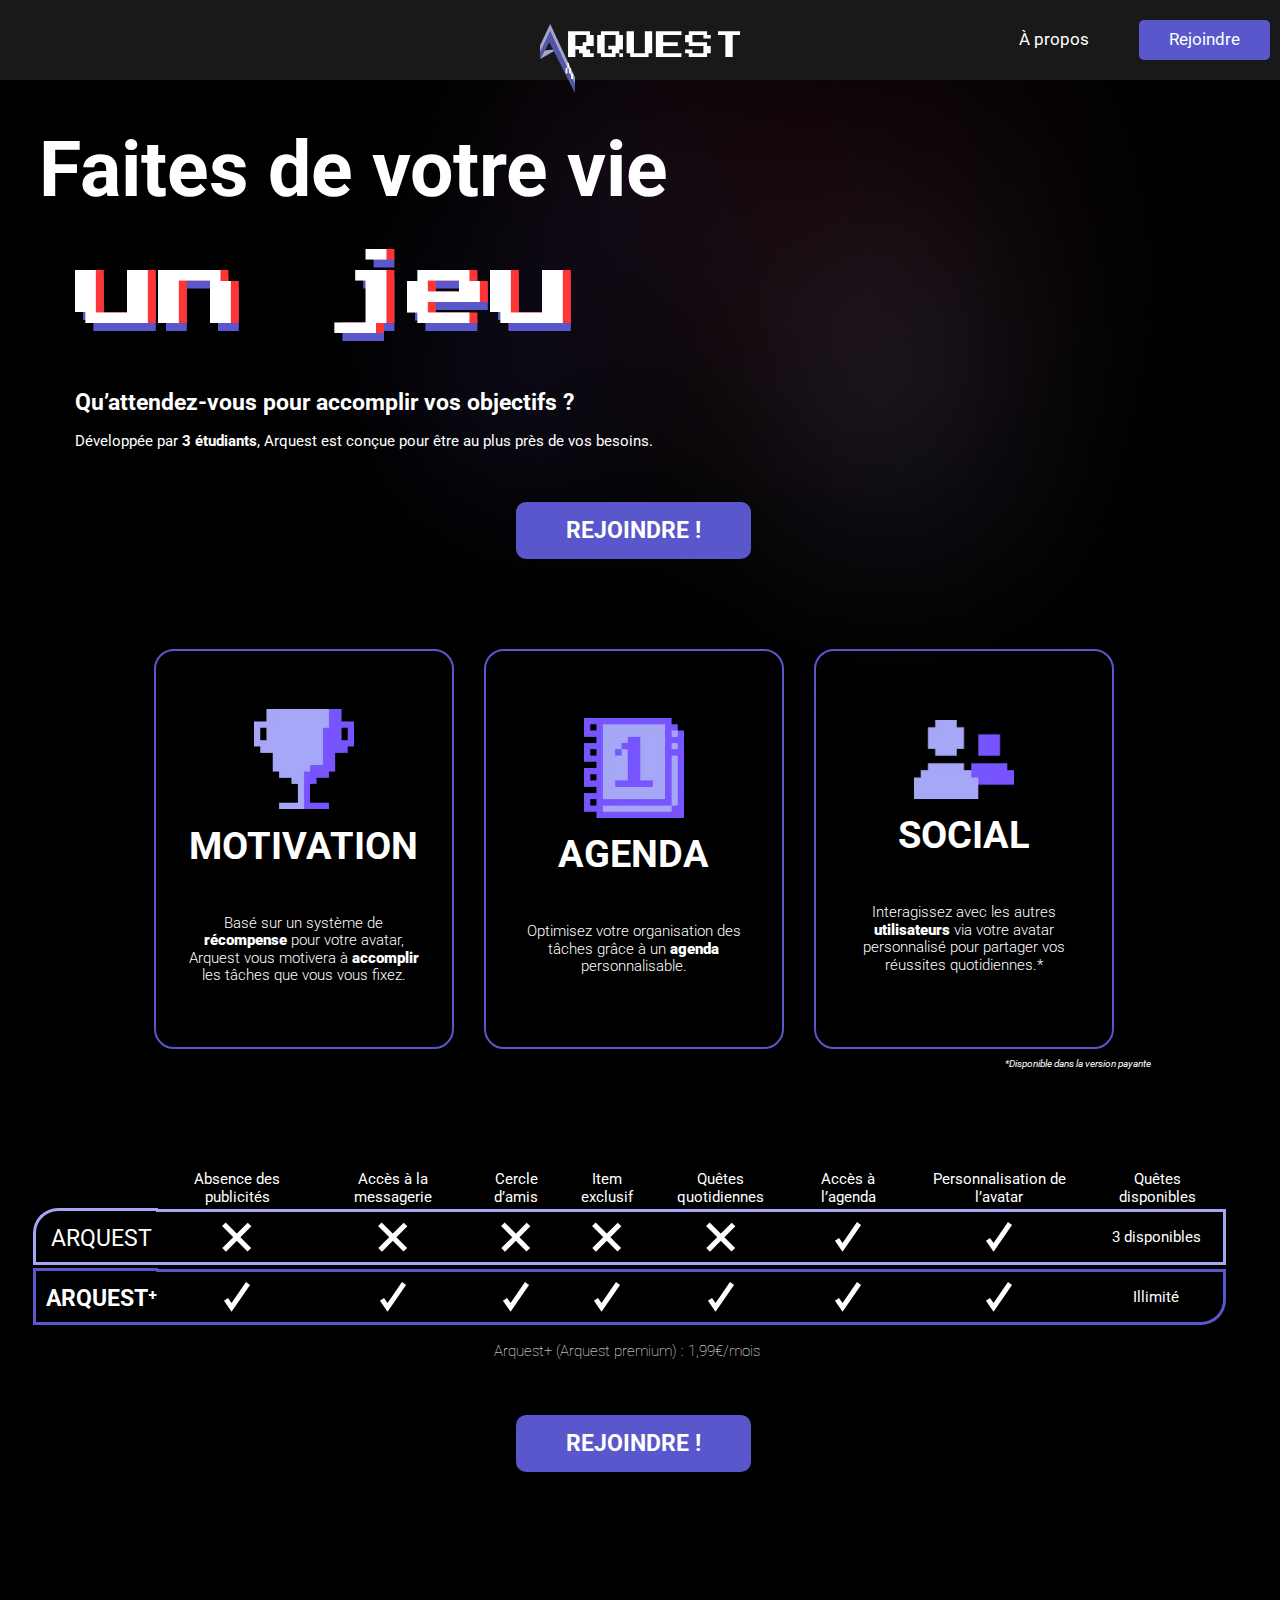
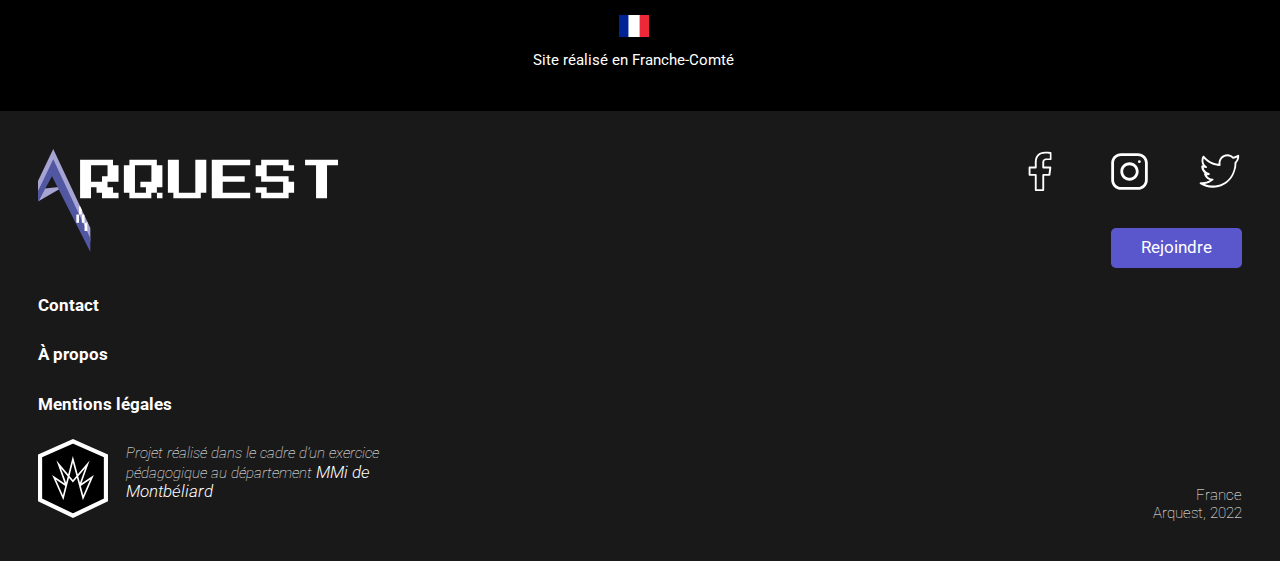
==== commit a97d19e7: "arquest landing page : sans crowdfunding, redirection app" ====
--- a/index.html
+++ b/index.html
@@ -45,7 +45,7 @@
             </div>
 
             <div class="header__link-div">
-                <a href="soutenir.html" class="layout__link layout__link-button">Soutenir</a>
+                <a href="https://arquest-app.eliotgros.fr/" class="layout__link layout__link-button ">Rejoindre</a>
             </div>
         </div>
 
@@ -73,10 +73,9 @@
 
 
             <div class="soutenir__button-div">
-                <a href="soutenir.html" class="soutenir__button">Soutenir</a>
+                <a href="https://arquest-app.eliotgros.fr/" class="soutenir__button">Rejoindre !</a>
             </div>
             
-            <p class="hero__note">Paiements sécurisés et sans frais supplémentaires</p>
         </div>
 
         <div class="main_function--main-div">
@@ -225,7 +224,7 @@
         </div>
 
         <div class="soutenir__button-div">
-            <a href="soutenir.html" class="soutenir__button">Soutenir</a>
+            <a href="https://arquest-app.eliotgros.fr/" class="soutenir__button">Rejoindre !</a>
         </div>
 
         <div class="franche_comte-div">
@@ -249,7 +248,7 @@
                 </ul>
                 <!--bouton layout (header & footer) : soutenir-->
                 <div class="footer__top__layout-link-div">
-                    <a href="soutenir.html" class="layout__link layout__link-button">Soutenir</a>
+                    <a href="https://arquest-app.eliotgros.fr/" class="layout__link layout__link-button">Rejoindre</a>
                 </div>
 
             </div>
